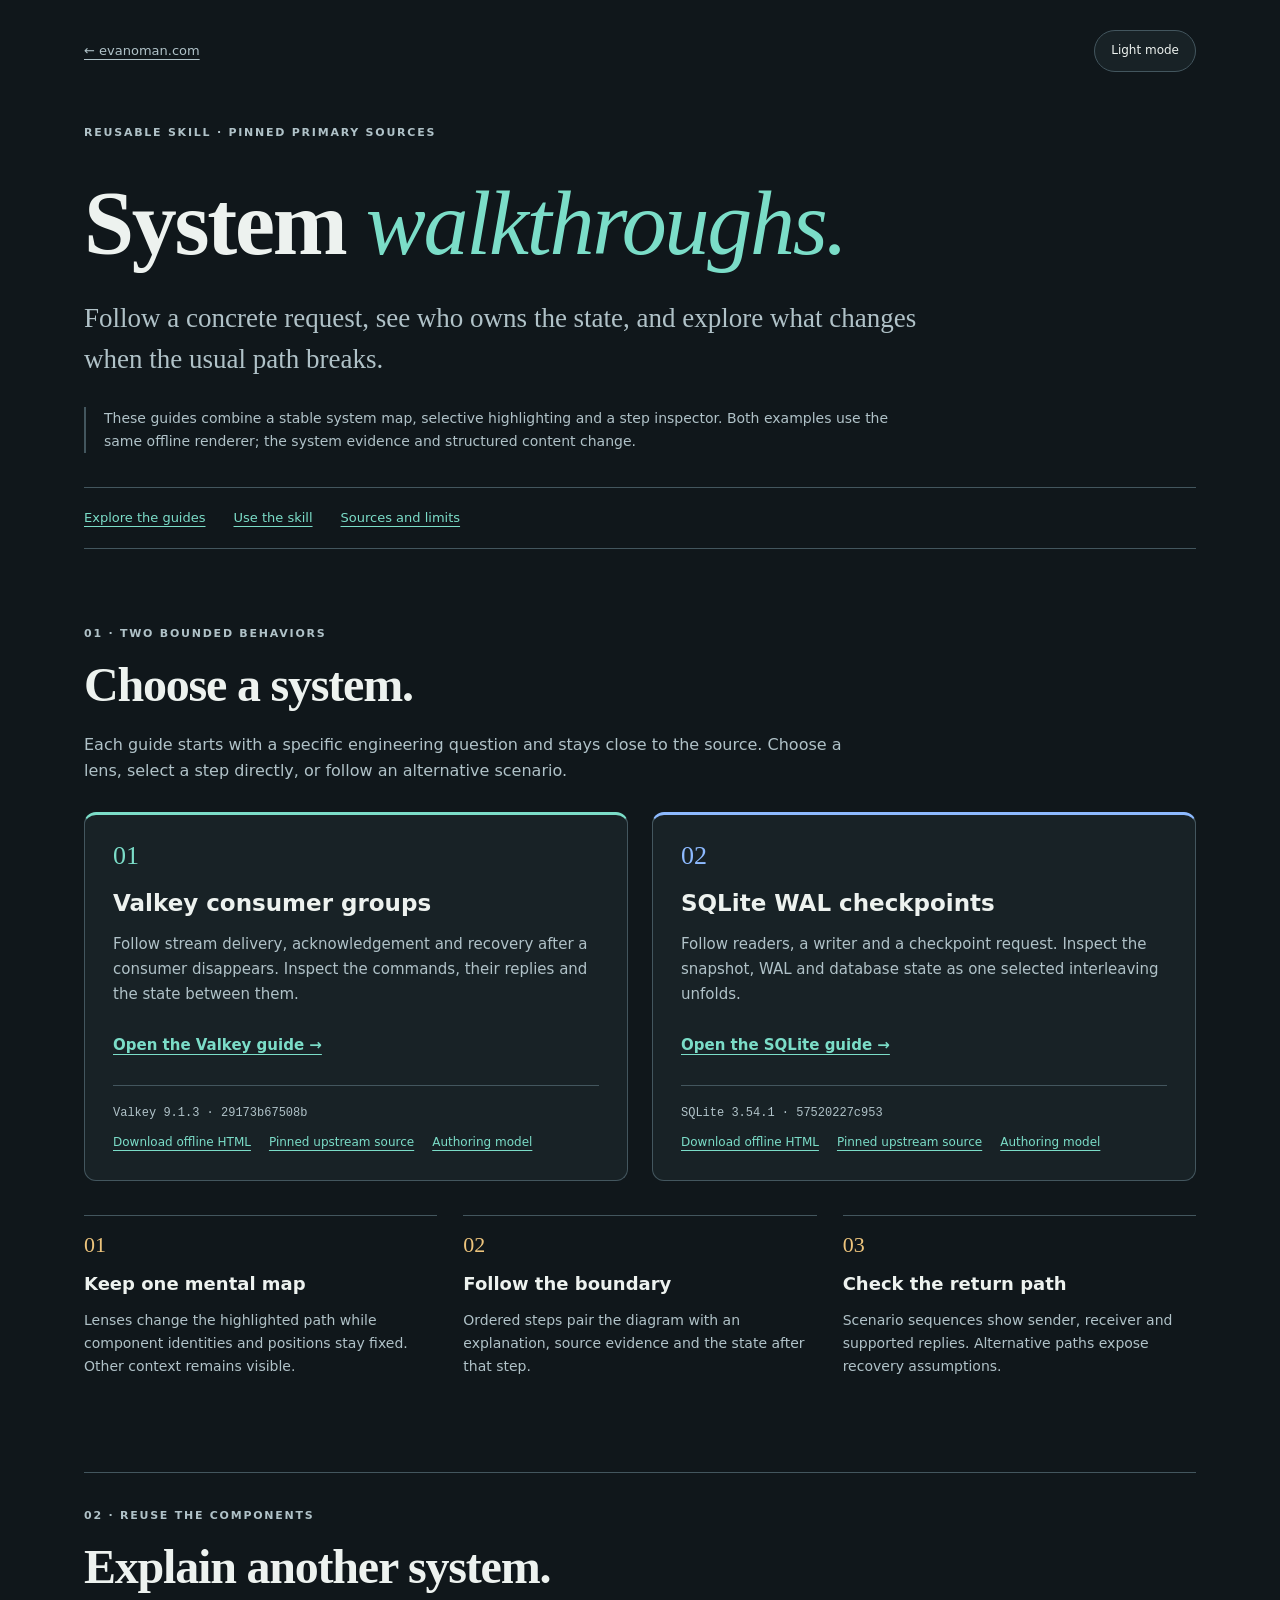
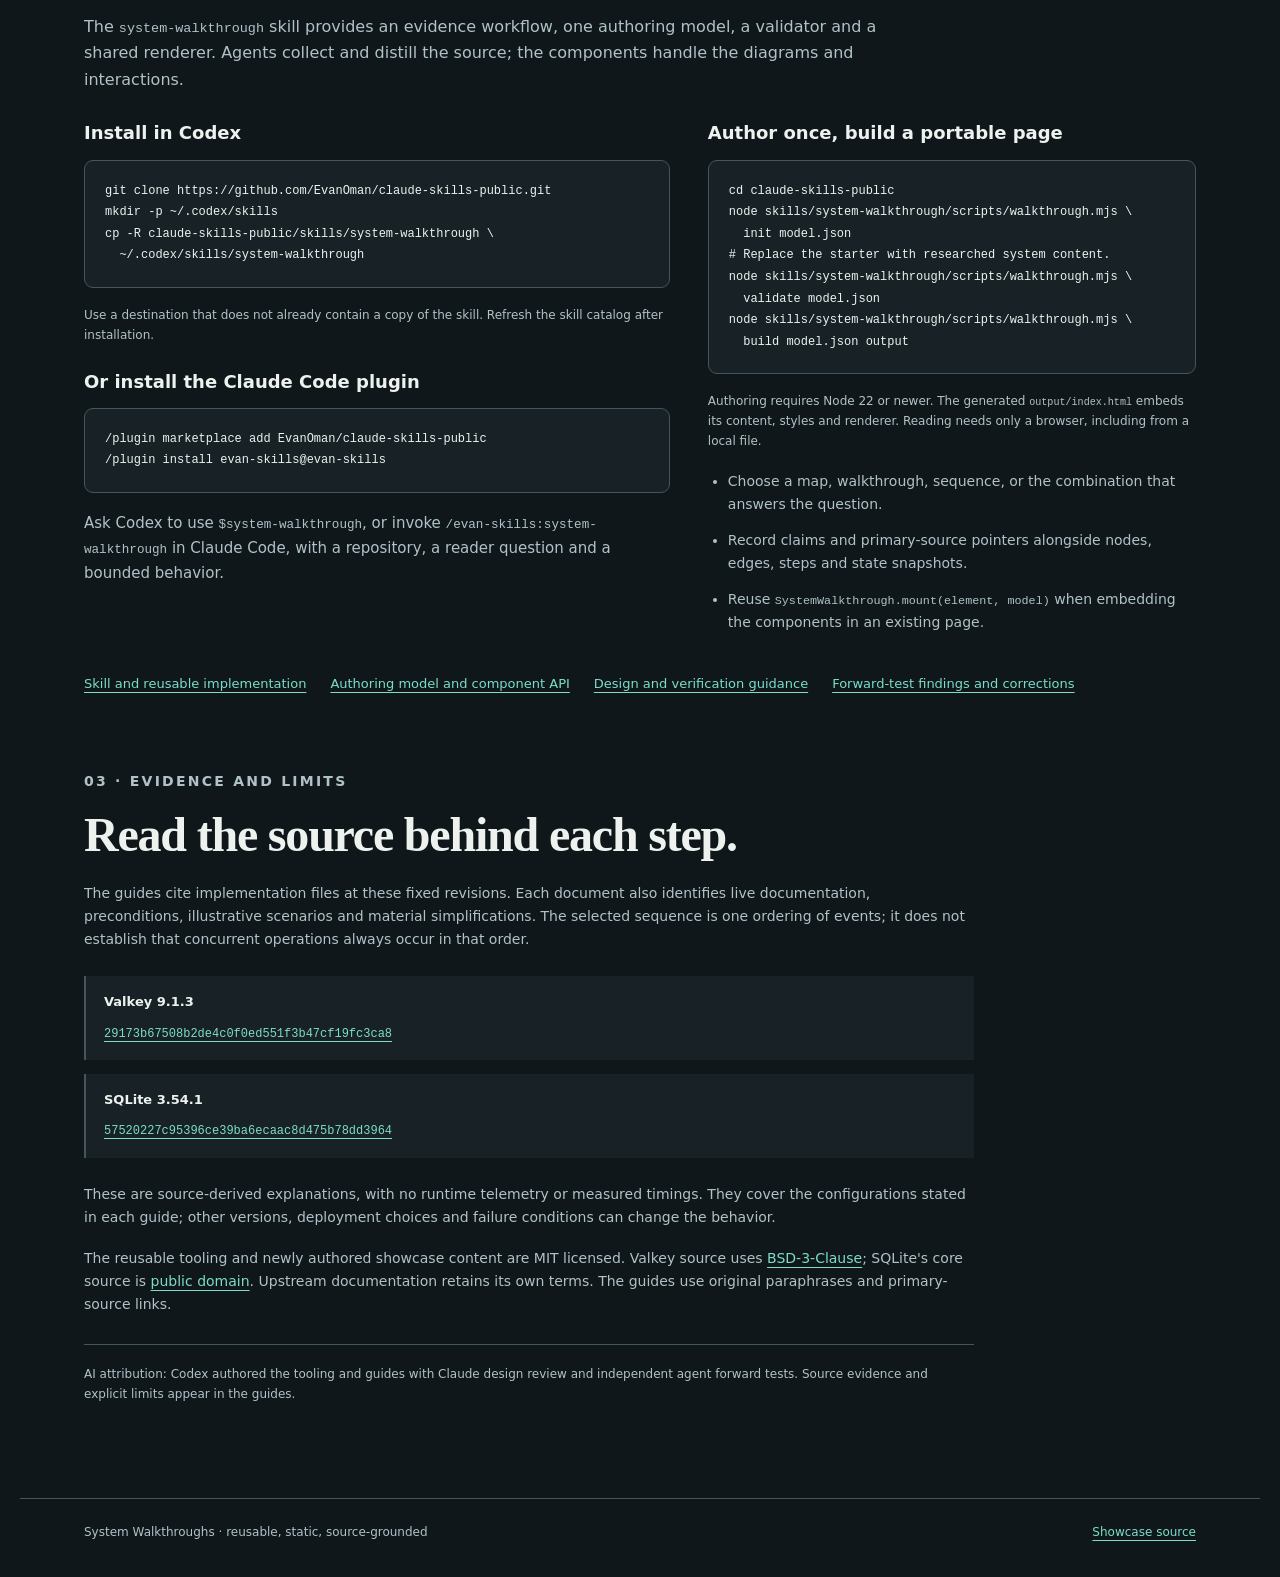
==== showcases/system-walkthroughs/index.html @ 280c94e5 "Add reusable system walkthrough skill and OSS showcases" ====
<!doctype html>
<!--
MIT License

Copyright (c) 2026 Evan Oman

Permission is hereby granted, free of charge, to any person obtaining a copy
of this software and associated documentation files (the "Software"), to deal
in the Software without restriction, including without limitation the rights
to use, copy, modify, merge, publish, distribute, sublicense, and/or sell
copies of the Software, and to permit persons to whom the Software is
furnished to do so, subject to the following conditions:

The above copyright notice and this permission notice shall be included in all
copies or substantial portions of the Software.

THE SOFTWARE IS PROVIDED "AS IS", WITHOUT WARRANTY OF ANY KIND, EXPRESS OR
IMPLIED, INCLUDING BUT NOT LIMITED TO THE WARRANTIES OF MERCHANTABILITY,
FITNESS FOR A PARTICULAR PURPOSE AND NONINFRINGEMENT. IN NO EVENT SHALL THE
AUTHORS OR COPYRIGHT HOLDERS BE LIABLE FOR ANY CLAIM, DAMAGES OR OTHER
LIABILITY, WHETHER IN AN ACTION OF CONTRACT, TORT OR OTHERWISE, ARISING FROM,
OUT OF OR IN CONNECTION WITH THE SOFTWARE OR THE USE OR OTHER DEALINGS IN THE
SOFTWARE.
-->
<html lang="en">
<head>
  <meta charset="utf-8">
  <meta name="viewport" content="width=device-width,initial-scale=1">
  <meta name="description" content="Source-grounded interactive guides to Valkey consumer groups and SQLite WAL, plus a reusable skill for explaining other systems.">
  <meta name="color-scheme" content="dark light">
  <meta http-equiv="Content-Security-Policy" content="default-src 'none'; script-src 'unsafe-inline'; style-src 'unsafe-inline'; img-src data:">
  <title>System Walkthroughs</title>
  <script>
    try { if (localStorage.getItem('system-walkthrough-theme') === 'light') document.documentElement.dataset.swTheme = 'light'; } catch (_) {}
  </script>
  <style>
    :root{color-scheme:dark;--bg:#10171b;--panel:#182226;--panel-alt:#1b292e;--ink:#edf2ef;--muted:#b0c2c8;--border:#43565e;--teal:#7bddc8;--blue:#8dbaff;--amber:#edc47c;--violet:#c6a8ff}
    :root[data-sw-theme="light"]{color-scheme:light;--bg:#f6f5ef;--panel:#fffefa;--panel-alt:#ecefe9;--ink:#152c32;--muted:#435d66;--border:#a0b2b6;--teal:#146958;--blue:#275eae;--amber:#805209;--violet:#6e42a5}
    *{box-sizing:border-box}html{background:var(--bg);color:var(--ink);scroll-behavior:smooth}body{margin:0;font:16px/1.65 system-ui,-apple-system,BlinkMacSystemFont,"Segoe UI",sans-serif;overflow-wrap:anywhere}a{color:var(--teal);text-underline-offset:4px}a:hover{text-decoration-thickness:2px}a:focus-visible,button:focus-visible,pre:focus-visible{outline:3px solid var(--amber);outline-offset:5px}button{font:inherit;color:var(--ink);background:var(--panel);border:1px solid var(--border);border-radius:24px;padding:9px 16px;cursor:pointer;min-height:42px;font-size:12px}button:hover{border-color:var(--teal)}h1,h2,h3,p{margin-top:0}h1,h2{font-family:Georgia,"Times New Roman",serif;font-weight:600;line-height:1.1;letter-spacing:-.025em;text-wrap:balance}h1{font-size:clamp(46px,7.2vw,90px);margin:32px 0 25px;max-width:980px}h1 em{color:var(--teal);font-weight:500}h2{font-size:clamp(31px,4vw,48px);margin-bottom:20px}h3{font-size:23px;line-height:1.3;margin-bottom:13px}p{margin-bottom:18px}main,header,footer{max-width:1240px;margin:auto;padding-left:clamp(22px,5vw,68px);padding-right:clamp(22px,5vw,68px)}header{padding-top:30px;display:flex;align-items:center;justify-content:space-between;gap:20px}header a{font-size:13px;color:var(--muted)}main{padding-top:52px;padding-bottom:20px}.kicker{font-size:11px;letter-spacing:.16em;font-weight:650;color:var(--muted);margin-bottom:16px}.lede{font:clamp(21px,2.5vw,27px)/1.5 Georgia,serif;color:var(--muted);max-width:860px;margin-bottom:28px}.hero-note{border-left:2px solid var(--border);padding-left:18px;max-width:830px;color:var(--muted);font-size:14px}.jump{display:flex;gap:16px 28px;flex-wrap:wrap;border-top:1px solid var(--border);border-bottom:1px solid var(--border);padding:19px 0;margin-top:34px;font-size:13px}section{margin-top:76px;scroll-margin-top:30px}.section-top{max-width:800px;margin-bottom:28px}.section-top>p{color:var(--muted)}.guides{display:grid;grid-template-columns:repeat(2,minmax(0,1fr));gap:24px}.card{display:flex;flex-direction:column;background:var(--panel);border:1px solid var(--border);border-radius:12px;padding:28px;min-width:0}.card[data-guide="valkey"]{border-top:3px solid var(--teal)}.card[data-guide="sqlite"]{border-top:3px solid var(--blue)}.card .number{font:26px/1 Georgia,serif;color:var(--teal);margin-bottom:20px}.card[data-guide="sqlite"] .number{color:var(--blue)}.card p{color:var(--muted);font-size:15px}.card .guide-link{font-size:15px;font-weight:600;margin-top:auto;align-self:flex-start;padding:8px 0}.card .meta{font:12px/1.6 ui-monospace,SFMono-Regular,Consolas,monospace;padding-top:18px;margin:20px 0 0;border-top:1px solid var(--border)}.card .source-links{display:flex;flex-wrap:wrap;gap:7px 18px;font-size:12px;margin-top:9px}.features{display:grid;grid-template-columns:repeat(3,minmax(0,1fr));gap:26px;padding:0;list-style:none;margin:34px 0 0;counter-reset:feature}.features li{border-top:1px solid var(--border);padding-top:18px;counter-increment:feature}.features li::before{content:"0" counter(feature);font:22px/1 Georgia,serif;color:var(--amber);display:block;margin-bottom:16px}.features h3{font-size:18px}.features p{font-size:14px;color:var(--muted)}.authoring{border-top:1px solid var(--border);padding-top:34px}.usage-grid{display:grid;grid-template-columns:minmax(0,1.2fr) minmax(0,1fr);gap:38px}.usage-grid>div{min-width:0}.usage-grid p{color:var(--muted);font-size:15px}.usage-grid h3{font-size:18px;margin-top:24px}.usage-grid h3:first-child{margin-top:0}pre{max-width:100%;overflow-x:auto;overscroll-behavior-inline:contain;background:var(--panel);border:1px solid var(--border);border-radius:9px;padding:20px;margin:15px 0 18px;font:12px/1.8 ui-monospace,SFMono-Regular,Consolas,monospace;white-space:pre;tab-size:2;color:var(--ink)}code{font-family:ui-monospace,SFMono-Regular,Consolas,monospace;font-size:.84em}pre code{font-size:inherit}.small{font-size:12px!important}.plain-list{padding-left:20px;color:var(--muted);font-size:14px}.plain-list li{margin-bottom:13px}.link-list{display:flex;gap:10px 24px;flex-wrap:wrap;font-size:13px;margin-top:24px}.evidence{max-width:890px}.evidence p{color:var(--muted);font-size:14px}.pins{margin:25px 0;display:grid;gap:14px}.pin{padding:15px 18px;border-left:2px solid var(--border);background:var(--panel)}.pin strong{display:block;font-size:13px;margin-bottom:6px}.pin a{font:12px/1.7 ui-monospace,SFMono-Regular,Consolas,monospace}.attribution{font-size:12px!important;border-top:1px solid var(--border);padding-top:20px;margin-top:28px}footer{border-top:1px solid var(--border);padding-top:24px;padding-bottom:35px;margin-top:55px;color:var(--muted);font-size:12px;display:flex;justify-content:space-between;gap:15px;flex-wrap:wrap}footer p{margin:0}@media(max-width:760px){header{padding-top:20px}main{padding-top:36px}h1{margin-top:24px}.guides,.usage-grid{grid-template-columns:minmax(0,1fr)}.features{grid-template-columns:minmax(0,1fr);gap:16px}.features li{display:grid;grid-template-columns:35px minmax(0,1fr);gap:0 16px}.features li::before{grid-row:1/3}.features h3{margin:0 0 6px}.features p{margin-bottom:0}.card{padding:24px}section{margin-top:55px}.usage-grid{gap:25px}.jump{gap:14px 22px}}@media(prefers-reduced-motion:reduce){html{scroll-behavior:auto}}@media print{:root{--bg:#fff;--ink:#152c32;--muted:#435d66;--panel:#fff;--border:#a0b2b6;--teal:#146958;--blue:#275eae;--amber:#805209}button,.jump{display:none}main{padding-top:0}h1{font-size:42pt}.guides,.usage-grid{display:block}.card{margin-bottom:20px;break-inside:avoid}a{color:inherit}pre{white-space:pre-wrap}footer{margin-top:25px}}
  </style>
</head>
<body>
  <header>
    <a href="https://evanoman.com/">← evanoman.com</a>
    <button id="theme" type="button" aria-label="Switch color theme">Light mode</button>
  </header>
  <main>
    <div class="hero">
      <p class="kicker">REUSABLE SKILL · PINNED PRIMARY SOURCES</p>
      <h1>System <em>walkthroughs.</em></h1>
      <p class="lede">Follow a concrete request, see who owns the state, and explore what changes when the usual path breaks.</p>
      <p class="hero-note">These guides combine a stable system map, selective highlighting and a step inspector. Both examples use the same offline renderer; the system evidence and structured content change.</p>
      <nav class="jump" aria-label="On this page">
        <a href="#guides">Explore the guides</a>
        <a href="#use">Use the skill</a>
        <a href="#sources">Sources and limits</a>
      </nav>
    </div>
    <section id="guides" aria-labelledby="guides-title">
      <div class="section-top">
        <p class="kicker">01 · TWO BOUNDED BEHAVIORS</p>
        <h2 id="guides-title">Choose a system.</h2>
        <p>Each guide starts with a specific engineering question and stays close to the source. Choose a lens, select a step directly, or follow an alternative scenario.</p>
      </div>
      <div class="guides">
        <article class="card" data-guide="valkey">
          <p class="number" aria-hidden="true">01</p>
          <h3>Valkey consumer groups</h3>
          <p>Follow stream delivery, acknowledgement and recovery after a consumer disappears. Inspect the commands, their replies and the state between them.</p>
          <a class="guide-link" href="valkey/">Open the Valkey guide →</a>
          <p class="meta">Valkey 9.1.3 · 29173b67508b</p>
          <div class="source-links">
            <a href="valkey/index.html" download="valkey-consumer-groups.html">Download offline HTML</a>
            <a href="https://github.com/valkey-io/valkey/tree/29173b67508b2de4c0f0ed551f3b47cf19fc3ca8">Pinned upstream source</a>
            <a href="https://github.com/EvanOman/claude-skills-public/blob/main/skills/system-walkthrough/examples/valkey.json">Authoring model</a>
          </div>
        </article>
        <article class="card" data-guide="sqlite">
          <p class="number" aria-hidden="true">02</p>
          <h3>SQLite WAL checkpoints</h3>
          <p>Follow readers, a writer and a checkpoint request. Inspect the snapshot, WAL and database state as one selected interleaving unfolds.</p>
          <a class="guide-link" href="sqlite/">Open the SQLite guide →</a>
          <p class="meta">SQLite 3.54.1 · 57520227c953</p>
          <div class="source-links">
            <a href="sqlite/index.html" download="sqlite-wal-checkpoints.html">Download offline HTML</a>
            <a href="https://github.com/sqlite/sqlite/tree/57520227c95396ce39ba6ecaac8d475b78dd3964">Pinned upstream source</a>
            <a href="https://github.com/EvanOman/claude-skills-public/blob/main/skills/system-walkthrough/examples/sqlite.json">Authoring model</a>
          </div>
        </article>
      </div>
      <ol class="features" aria-label="Shared reading tools">
        <li><h3>Keep one mental map</h3><p>Lenses change the highlighted path while component identities and positions stay fixed. Other context remains visible.</p></li>
        <li><h3>Follow the boundary</h3><p>Ordered steps pair the diagram with an explanation, source evidence and the state after that step.</p></li>
        <li><h3>Check the return path</h3><p>Scenario sequences show sender, receiver and supported replies. Alternative paths expose recovery assumptions.</p></li>
      </ol>
    </section>
    <section id="use" class="authoring" aria-labelledby="use-title">
      <div class="section-top">
        <p class="kicker">02 · REUSE THE COMPONENTS</p>
        <h2 id="use-title">Explain another system.</h2>
        <p>The <code>system-walkthrough</code> skill provides an evidence workflow, one authoring model, a validator and a shared renderer. Agents collect and distill the source; the components handle the diagrams and interactions.</p>
      </div>
      <div class="usage-grid">
        <div>
          <h3>Install in Codex</h3>
          <pre tabindex="0" aria-label="Codex installation commands"><code>git clone https://github.com/EvanOman/claude-skills-public.git
mkdir -p ~/.codex/skills
cp -R claude-skills-public/skills/system-walkthrough \
  ~/.codex/skills/system-walkthrough</code></pre>
          <p class="small">Use a destination that does not already contain a copy of the skill. Refresh the skill catalog after installation.</p>
          <h3>Or install the Claude Code plugin</h3>
          <pre tabindex="0" aria-label="Claude Code plugin installation commands"><code>/plugin marketplace add EvanOman/claude-skills-public
/plugin install evan-skills@evan-skills</code></pre>
          <p>Ask Codex to use <code>$system-walkthrough</code>, or invoke <code>/evan-skills:system-walkthrough</code> in Claude Code, with a repository, a reader question and a bounded behavior.</p>
        </div>
        <div>
          <h3>Author once, build a portable page</h3>
          <pre tabindex="0" aria-label="Authoring and build commands"><code>cd claude-skills-public
node skills/system-walkthrough/scripts/walkthrough.mjs \
  init model.json
# Replace the starter with researched system content.
node skills/system-walkthrough/scripts/walkthrough.mjs \
  validate model.json
node skills/system-walkthrough/scripts/walkthrough.mjs \
  build model.json output</code></pre>
          <p class="small">Authoring requires Node 22 or newer. The generated <code>output/index.html</code> embeds its content, styles and renderer. Reading needs only a browser, including from a local file.</p>
          <ul class="plain-list">
            <li>Choose a map, walkthrough, sequence, or the combination that answers the question.</li>
            <li>Record claims and primary-source pointers alongside nodes, edges, steps and state snapshots.</li>
            <li>Reuse <code>SystemWalkthrough.mount(element, model)</code> when embedding the components in an existing page.</li>
          </ul>
        </div>
      </div>
      <div class="link-list">
        <a href="https://github.com/EvanOman/claude-skills-public/tree/main/skills/system-walkthrough">Skill and reusable implementation</a>
        <a href="https://github.com/EvanOman/claude-skills-public/blob/main/skills/system-walkthrough/references/model.md">Authoring model and component API</a>
        <a href="https://github.com/EvanOman/claude-skills-public/blob/main/skills/system-walkthrough/references/quality.md">Design and verification guidance</a>
        <a href="https://github.com/EvanOman/claude-skills-public/blob/main/skills/system-walkthrough/references/forward-tests.md">Forward-test findings and corrections</a>
      </div>
    </section>
    <section id="sources" class="evidence" aria-labelledby="sources-title">
      <p class="kicker">03 · EVIDENCE AND LIMITS</p>
      <h2 id="sources-title">Read the source behind each step.</h2>
      <p>The guides cite implementation files at these fixed revisions. Each document also identifies live documentation, preconditions, illustrative scenarios and material simplifications. The selected sequence is one ordering of events; it does not establish that concurrent operations always occur in that order.</p>
      <div class="pins">
        <div class="pin"><strong>Valkey 9.1.3</strong><a href="https://github.com/valkey-io/valkey/tree/29173b67508b2de4c0f0ed551f3b47cf19fc3ca8">29173b67508b2de4c0f0ed551f3b47cf19fc3ca8</a></div>
        <div class="pin"><strong>SQLite 3.54.1</strong><a href="https://github.com/sqlite/sqlite/tree/57520227c95396ce39ba6ecaac8d475b78dd3964">57520227c95396ce39ba6ecaac8d475b78dd3964</a></div>
      </div>
      <p>These are source-derived explanations, with no runtime telemetry or measured timings. They cover the configurations stated in each guide; other versions, deployment choices and failure conditions can change the behavior.</p>
      <p>The reusable tooling and newly authored showcase content are MIT licensed. Valkey source uses <a href="https://github.com/valkey-io/valkey/blob/29173b67508b2de4c0f0ed551f3b47cf19fc3ca8/COPYING">BSD-3-Clause</a>; SQLite's core source is <a href="https://sqlite.org/copyright.html">public domain</a>. Upstream documentation retains its own terms. The guides use original paraphrases and primary-source links.</p>
      <p class="attribution">AI attribution: Codex authored the tooling and guides with Claude design review and independent agent forward tests. Source evidence and explicit limits appear in the guides.</p>
    </section>
  </main>
  <footer>
    <p>System Walkthroughs · reusable, static, source-grounded</p>
    <a href="https://github.com/EvanOman/claude-skills-public/tree/main/showcases/system-walkthroughs">Showcase source</a>
  </footer>
  <script>
    const theme = document.getElementById('theme');
    const label = () => { theme.textContent = document.documentElement.dataset.swTheme === 'light' ? 'Dark mode' : 'Light mode'; };
    label();
    theme.addEventListener('click', () => {
      const next = document.documentElement.dataset.swTheme === 'light' ? 'dark' : 'light';
      document.documentElement.dataset.swTheme = next;
      try { localStorage.setItem('system-walkthrough-theme', next); } catch (_) {}
      label();
    });
  </script>
</body>
</html>
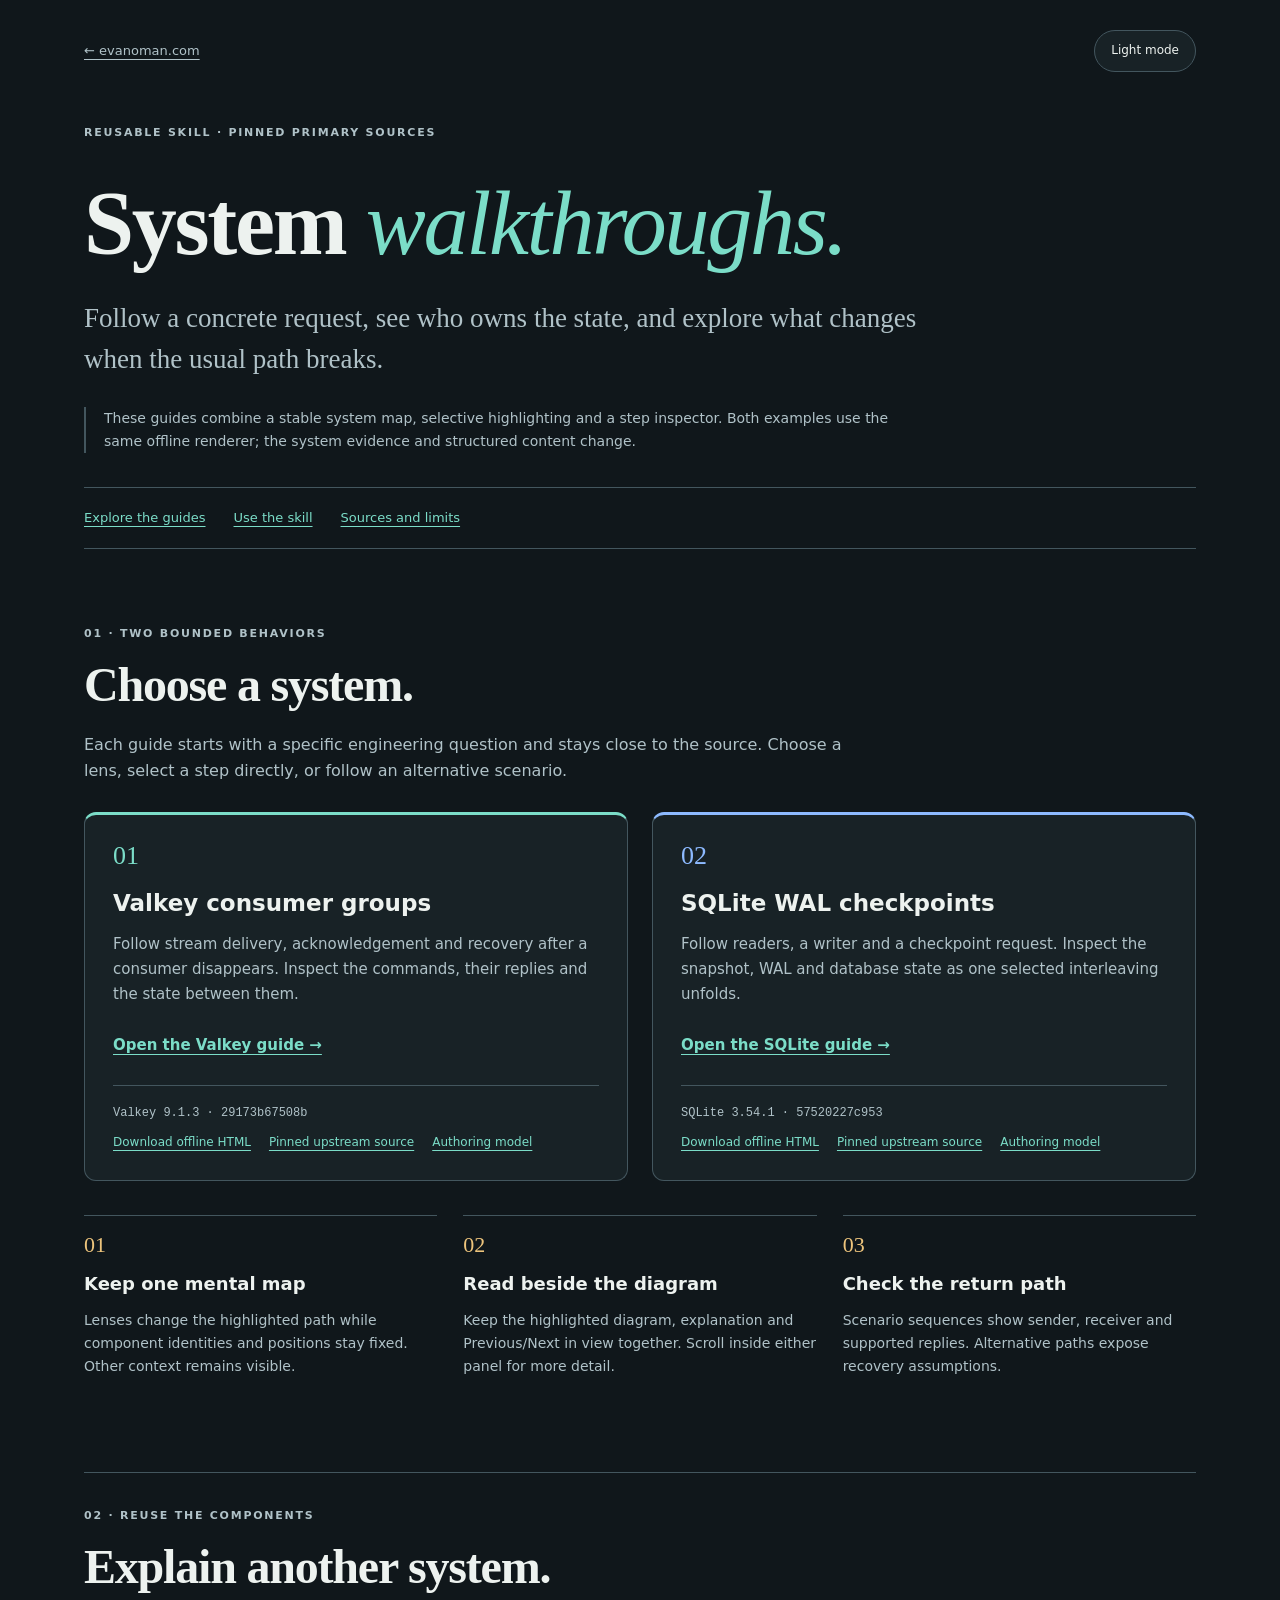
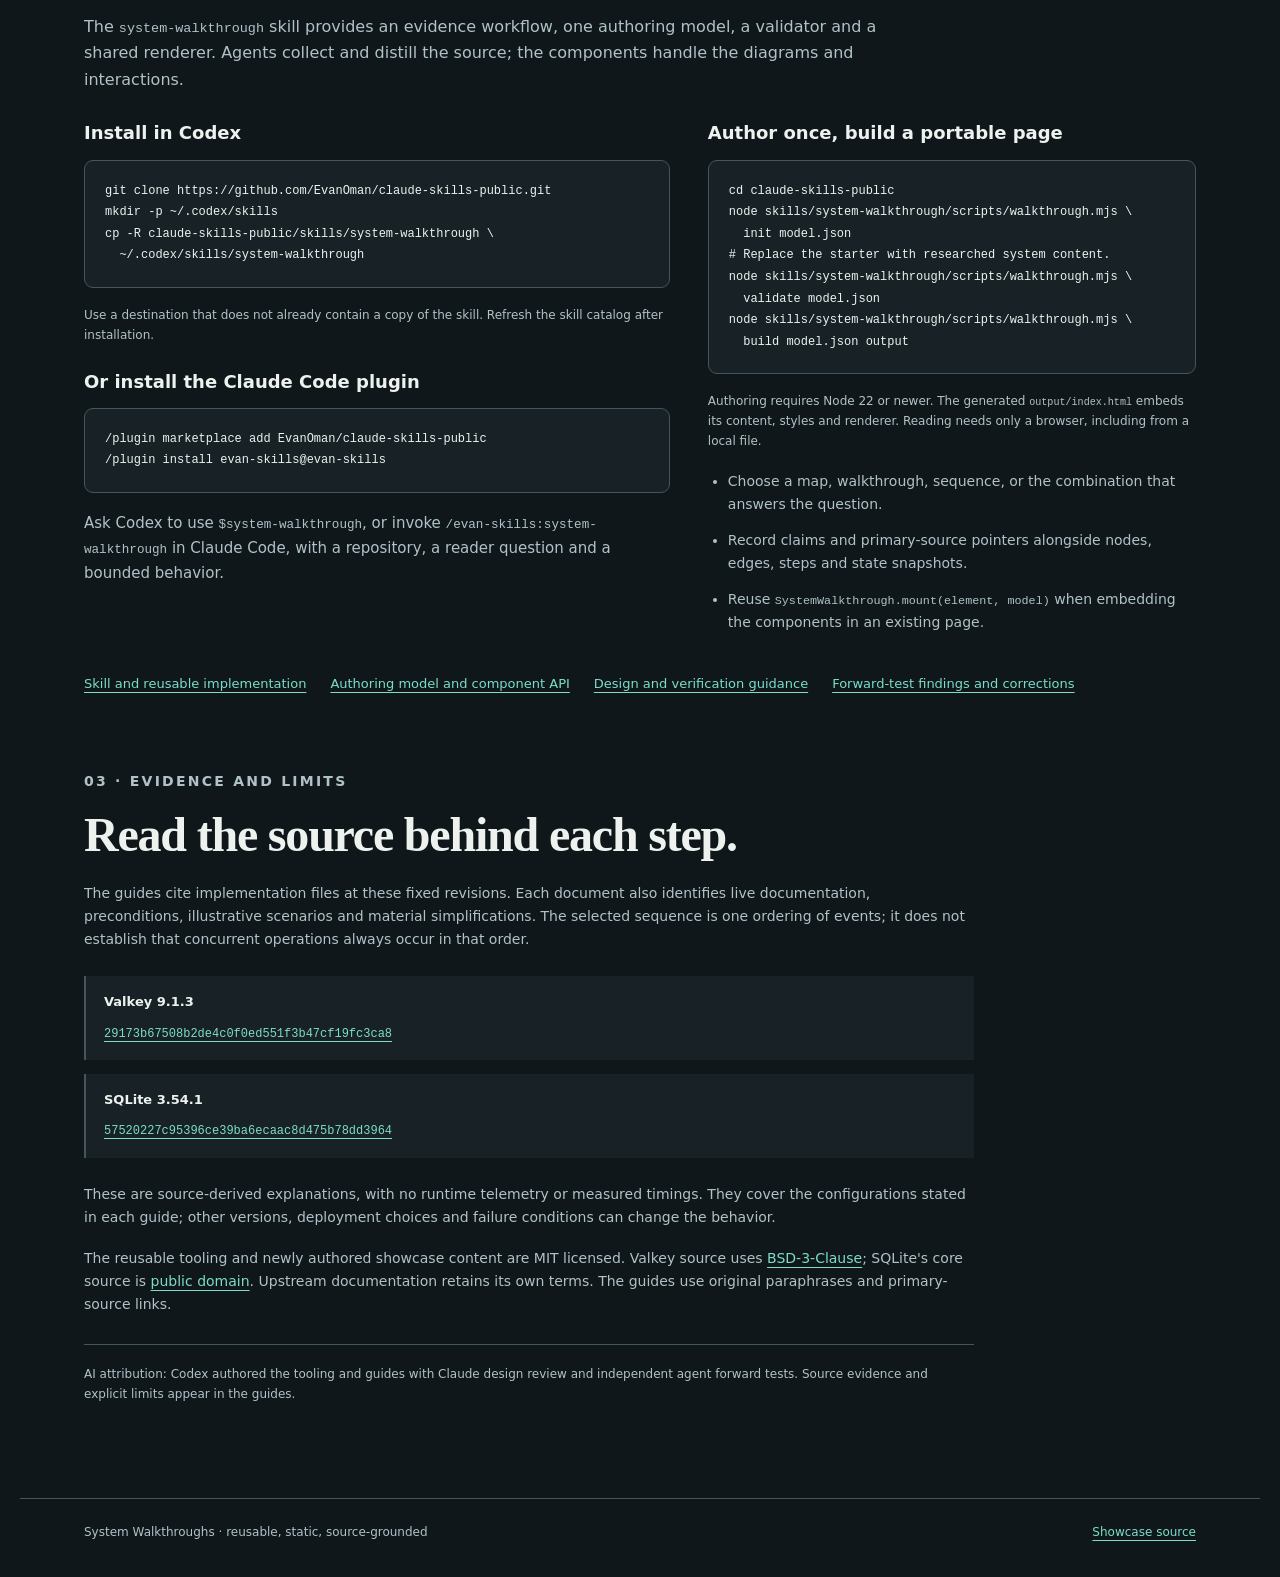
==== commit 031e3fbe: "Keep walkthrough diagrams, explanations and navigation visible together" ====
--- a/showcases/system-walkthroughs/index.html
+++ b/showcases/system-walkthroughs/index.html
@@ -90,7 +90,7 @@
       </div>
       <ol class="features" aria-label="Shared reading tools">
         <li><h3>Keep one mental map</h3><p>Lenses change the highlighted path while component identities and positions stay fixed. Other context remains visible.</p></li>
-        <li><h3>Follow the boundary</h3><p>Ordered steps pair the diagram with an explanation, source evidence and the state after that step.</p></li>
+        <li><h3>Read beside the diagram</h3><p>Keep the highlighted diagram, explanation and Previous/Next in view together. Scroll inside either panel for more detail.</p></li>
         <li><h3>Check the return path</h3><p>Scenario sequences show sender, receiver and supported replies. Alternative paths expose recovery assumptions.</p></li>
       </ol>
     </section>
